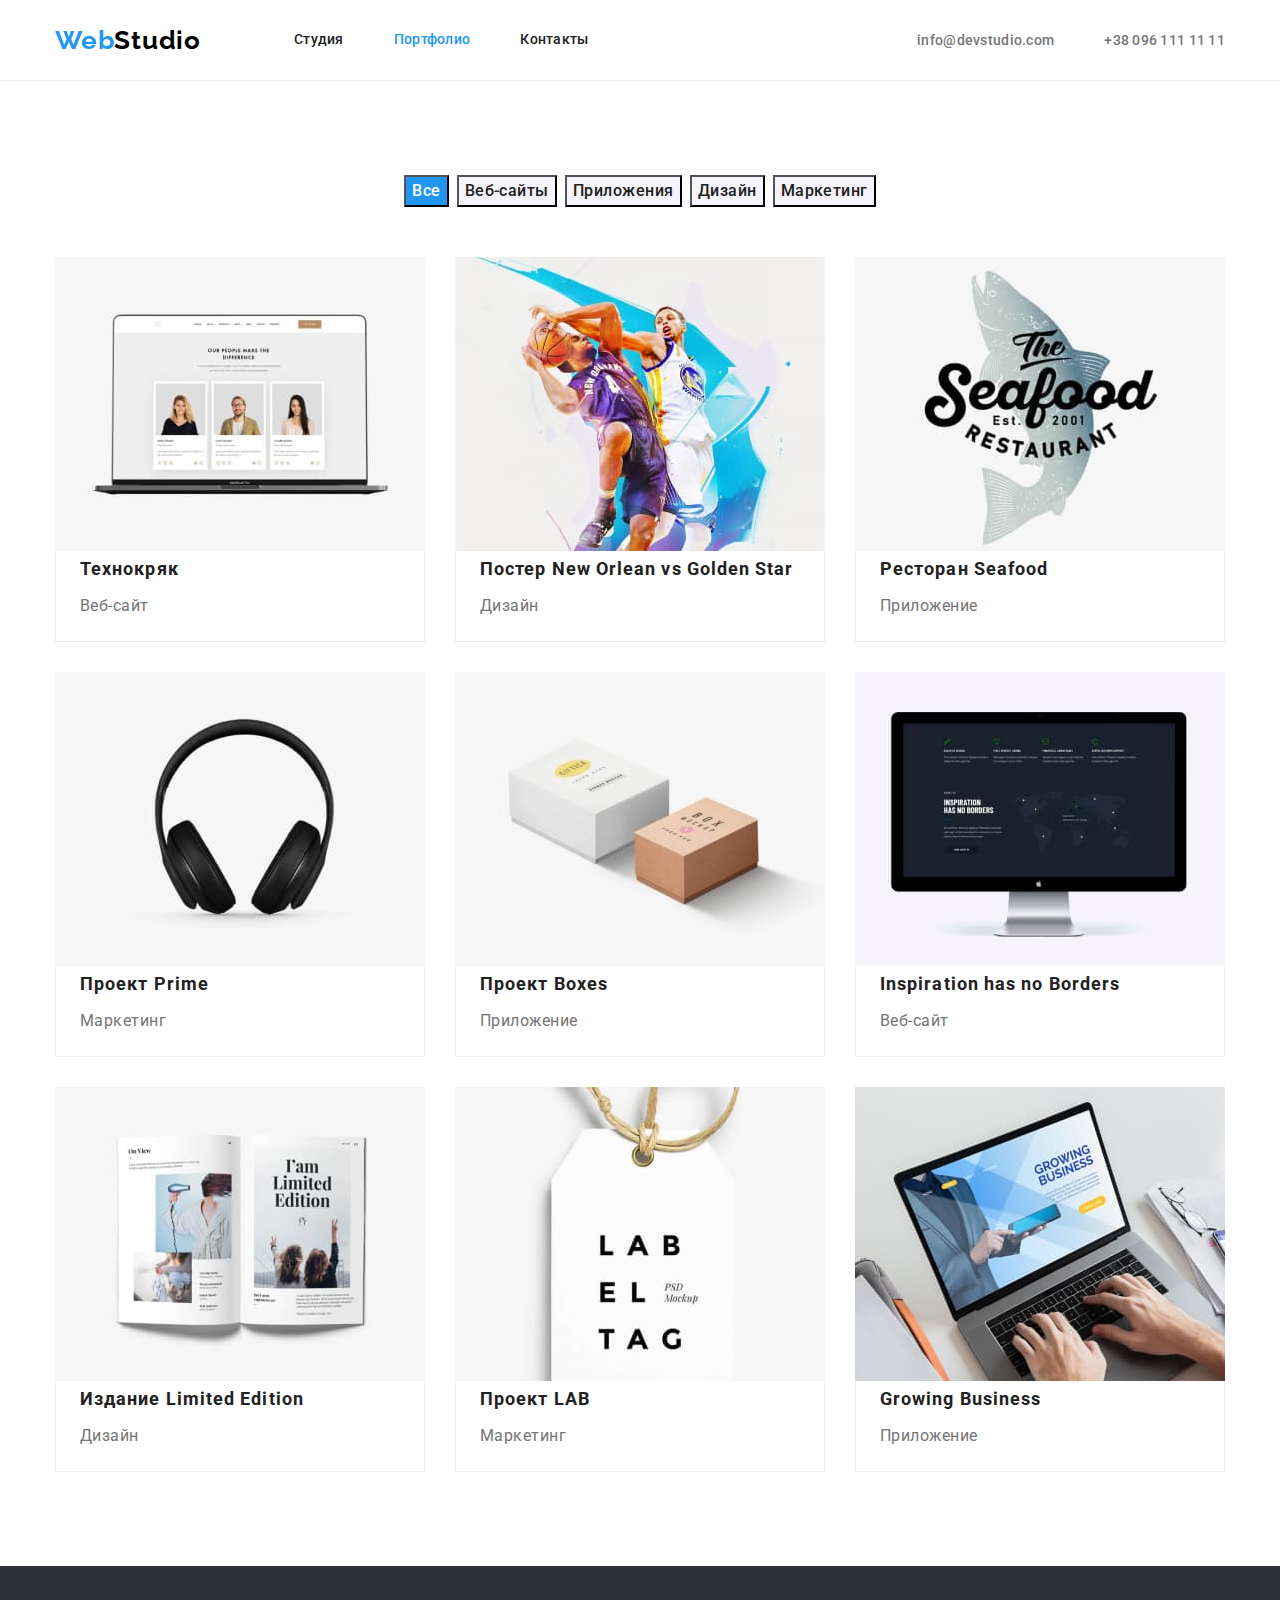
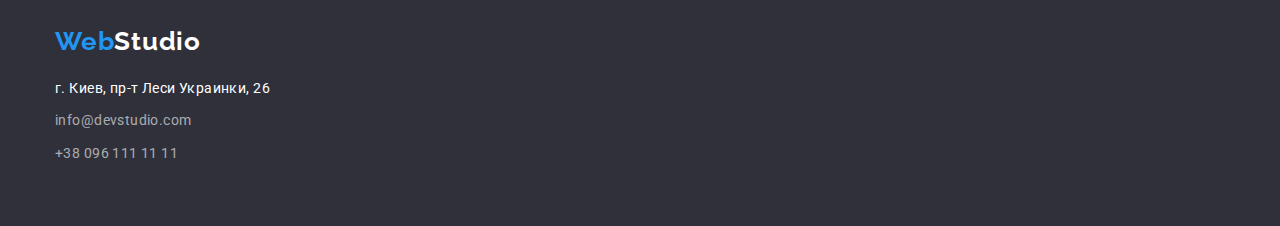
==== portfolio.html @ cfa06dde "Initial commit" ====
<!DOCTYPE html>
<html lang="ru">
  <head>
    <meta charset="UTF-8" />
    <meta http-equiv="X-UA-Compatible" content="IE=edge" />
    <meta name="viewport" content="width=device-width, initial-scale=1.0" />
    <title>Портфолио</title>
    <link rel="preconnect" href="https://fonts.googleapis.com" />
    <link rel="preconnect" href="https://fonts.gstatic.com" crossorigin />
    <link
      href="https://fonts.googleapis.com/css2?family=Raleway:wght@700&family=Roboto:wght@400;500;700;900&display=swap"
      rel="stylesheet"
    />
    <link
      rel="stylesheet"
      href="https://cdnjs.cloudflare.com/ajax/libs/modern-normalize/1.1.0/modern-normalize.min.css"
    />
    <link rel="stylesheet" href="./css/style.css" />
  </head>
  <body class="page">
    <!--верхня лінія -->
    <header class="header">
      <div class="container header-container">
        <a class="header-logo" href="./index.html">Web<span class="uplogo-text">Studio</span></a>
        <nav>
          <ul class="site-nav">
            <li class="nav-item">
              <a class="link" href="./index.html">Студия</a>
            </li>
            <li class="nav-item">
              <a class="link current" href="./portfolio.html">Портфолио</a>
            </li>
            <li class="nav-item">
              <a class="link" href="">Контакты</a>
            </li>
          </ul>
        </nav>
        <ul class="header-contacts">
          <li class="contacts-item">
            <a class="contacts" href="mailto:info@devstudio.com" lang="en">info@devstudio.com</a>
          </li>
          <li class="contacts-item">
            <a class="contacts" href="tel:+380961111111">+38 096 111 11 11</a>
          </li>
        </ul>
      </div>
    </header>
    <main>
      <section class="section">
        <div class="container">
          <!--Скриті загаловки-->
          <h1 class="visually-hidden">Наші роботи</h1>
          <!--Додаткова навігація -->
          <ul class="add-navi">
            <li class="add-item"><button type="button" class="button all">Все</button></li>
            <li class="add-item"><button type="button" class="button">Веб-сайты</button></li>
            <li class="add-item"><button type="button" class="button">Приложения</button></li>
            <li class="add-item"><button type="button" class="button">Дизайн</button></li>
            <li class="add-item"><button type="button" class="button">Маркетинг</button></li>
          </ul>
          <ul class="net">
            <li class="net-item">
              <img
                src="./images/img-portfolio/img-laptop.jpg"
                alt="Ноутбук370"
                width="370"
                height="294"
              />
              <div class="text-flex">
                <h2 class="portfolio-titles">Технокряк</h2>
                <p class="portfolio-text">Веб-сайт</p>
              </div>
            </li>
            <li class="net-item">
              <img
                src="./images/img-portfolio/img-basketball.jpg"
                alt="Гравці у баскетбол"
                width="370"
                height="294"
              />
              <div class="text-flex">
                <h2 lang="en" class="portfolio-titles">Постер New Orlean vs Golden Star</h2>
                <p class="portfolio-text">Дизайн</p>
              </div>
            </li>
            <li class="net-item">
              <img
                src="./images/img-portfolio/img-restaurant.jpg"
                alt="Емблема"
                width="370"
                height="294"
              />
              <div class="text-flex">
                <h2 lang="en" class="portfolio-titles">Ресторан Seafood</h2>
                <p class="portfolio-text">Приложение</p>
              </div>
            </li>
            <li class="net-item">
              <img
                src="./images/img-portfolio/img-headphones.jpg"
                alt="Навушники"
                width="370"
                height="294"
              />
              <div class="text-flex">
                <h2 lang="en" class="portfolio-titles">Проект Prime</h2>
                <p class="portfolio-text">Маркетинг</p>
              </div>
            </li>
            <li class="net-item">
              <img
                src="./images/img-portfolio/img-boxes.jpg"
                alt="Коробки"
                width="370"
                height="294"
              />
              <div class="text-flex">
                <h2 lang="en" class="portfolio-titles">Проект Boxes</h2>
                <p class="portfolio-text">Приложение</p>
              </div>
            </li>
            <li class="net-item">
              <img
                src="./images/img-portfolio/img-screen.jpg"
                alt="Екран"
                width="370"
                height="294"
              />
              <div class="text-flex">
                <h2 lang="en" class="portfolio-titles">Inspiration has no Borders</h2>
                <p class="portfolio-text">Веб-сайт</p>
              </div>
            </li>
            <li class="net-item">
              <img src="./images/img-portfolio/img-book.jpg" alt="Книга" width="370" height="294" />

              <div class="text-flex">
                <h2 class="portfolio-titles">Издание Limited Edition</h2>
                <p class="portfolio-text">Дизайн</p>
              </div>
            </li>
            <li class="net-item">
              <img
                src="./images/img-portfolio/img-plate.jpg"
                alt="Табличка"
                width="370"
                height="294"
              />
              <div class="text-flex">
                <h2 lang="en" class="portfolio-titles">Проект LAB</h2>
                <p class="portfolio-text">Маркетинг</p>
              </div>
            </li>
            <li class="net-item">
              <img
                src="./images/img-portfolio/img-laptop-2.jpg"
                alt="Ноутбук"
                width="370"
                height="294"
              />
              <div class="text-flex">
                <h2 class="portfolio-titles">Growing Business</h2>
                <p class="portfolio-text">Приложение</p>
              </div>
            </li>
          </ul>
        </div>
      </section>
    </main>
    <footer class="footer">
      <div class="container">
        <a class="logo-footer" href="./index.html">Web<span class="logo-text">Studio</span></a>

        <address>
          <ul>
            <li class="footer-item">
              <a
                class="map"
                href="https://www.google.com.ua/maps/place/%D0%B1%D1%83%D0%BB%D1%8C%D0%B2%D0%B0%D1%80+%D0%9B%D0%B5%D1%81%D1%96+%D0%A3%D0%BA%D1%80%D0%B0%D1%97%D0%BD%D0%BA%D0%B8,+26,+%D0%9A%D0%B8%D1%97%D0%B2,+02000/@50.4265807,30.5361971,17z/data=!3m1!4b1!4m5!3m4!1s0x40d4cf0e033ecbe9:0x57a4dffefec77da0!8m2!3d50.4265807!4d30.5383858"
              >
                г. Киев, пр-т Леси Украинки, 26</a
              >
            </li>

            <li class="footer-item">
              <a class="footer-contact" href="mailto:info@devstudio.com" lang="en"
                >info@devstudio.com</a
              >
            </li>
            <li class="footer-item">
              <a class="footer-contact" href="tel:+380961111111">+38 096 111 11 11</a>
            </li>
          </ul>
        </address>
      </div>
    </footer>
  </body>
</html>
---- css/style.css ----
body {
    font-family: roboto, sans-serif;
}

h1,
h2,
h3,
h4,
h5,
h6,
p {
    margin-bottom: 0;
    margin-top: 0;
}

img {
    display: block;
}

ul {
    list-style: none;
    padding: 0;
    margin: 0;
}

:root {
    --main-color: #212121;
    --blue-color: #2196F3;
    --white-color: #ffffff;
    --blackhero-color: #2F303A;
    --black-color: #000000;
    --grey-color: #757575;
    --button-color: #F5F4FA;
    --border-color: #eee;


}

.page {
    color: var(--grey-color);
    background-color: var(--white-color);
}

.container {

    width: 1200px;
    padding-left: 15px;
    padding-right: 15px;

    margin-left: auto;
    margin-right: auto;
}

.section {
    padding-top: 94px;
    padding-bottom: 94px;
}

.visually-hidden {
    position: absolute;
    white-space: nowrap;
    width: 1px;
    height: 1px;
    overflow: hidden;
    border: 0;
    padding: 0;
    clip: rect(0 0 0 0);
    clip-path: inset(50%);
    margin: -1px;
}

.header {
    background-color: var(--white-color);
    border-bottom: 1px solid #ECECEC;
}

.header-container {
    display: flex;
    align-items: center;
}

.header-logo {
    color: var(--blue-color);
    text-decoration: none;
    font-family: 'Raleway';
    font-weight: 700;
    font-size: 26px;
    line-height: 1.19;
    letter-spacing: 0.03em;
    margin-right: 93px;
}

.uplogo-text {
    color: var(--black-color);
    font-family: 'Raleway';
    font-weight: 700;
    font-size: 26px;
    line-height: 1.19;
    letter-spacing: 0.03em;
}

.site-nav {
    display: flex;
    align-items: center;
}

.nav-item {
    margin-right: 50px;
}

.nav-item:last-child {
    margin-right: 00px;
}

.link {
    padding-top: 32px;
    padding-bottom: 32px;
    display: block;
}

.site-nav .link {
    color: var(--main-color);
    text-decoration: none;
    font-weight: 500;
    font-size: 14px;
    line-height: 1.14;
    letter-spacing: 0.02em;
}

.site-nav .link:hover,
.site-nav .link:focus {
    color: var(--blue-color);
}

.site-nav .current {
    color: var(--blue-color);
}

.header-contacts {
    margin-left: auto;
    display: flex;
}

.contacts-item {
    margin-right: 50px;
}

.contacts-item:last-child {
    margin-right: 0px;
}

.header-contacts .contacts {
    color: var(--grey-color);
    text-decoration: none;

    font-weight: 500;
    font-size: 14px;
    line-height: 1.14;
    letter-spacing: 0.02em
}

.header-contacts .contacts:hover,
.header-contacts .contacts:focus {
    color: var(--blue-color);
}

.hero-section {
    background-color: var(--blackhero-color);
    padding: 200px 0;

}

.hero-group {
    width: 696px;
}

.hero-title {
    color: var(--white-color);

    font-weight: 900;
    font-size: 44px;
    line-height: 1.36;
    text-align: center;
    letter-spacing: 0.06em;
    text-transform: uppercase;
    margin-bottom: 30px;
}

.hero-btn {
    background-color: var(--blue-color);
    color: var(--white-color);
    cursor: pointer;
    font-family: inherit;
    font-weight: 700;
    font-size: 16px;
    line-height: 1.87;
    display: flex;
    align-items: center;
    text-align: center;
    letter-spacing: 0.06em;
    margin-left: auto;
    margin-right: auto;
}

.benefits-item {
    display: flex;
}

.benefits-contents {
    margin-right: 30px;
}

.benefits-contents:last-child {
    margin-right: 0px;
}

.benefits-title {
    color: var(--main-color);
    margin-bottom: 10px;
    font-weight: 700;
    font-size: 14px;
    line-height: 1.14;
    letter-spacing: 0.03em;
    text-transform: uppercase;
}

.benefits-text {
    font-size: 14px;
    line-height: 1.71;
    letter-spacing: 0.03em;
}

.occupation-section{
    padding-top: 0;

}
.occupation {
    color: var(--main-color);
    margin-bottom: 50px;

    font-weight: 700;
    font-size: 36px;
    line-height: 1.16;
    text-align: center;
    letter-spacing: 0.03em;
}

.occupation-item {
    display: flex;
}

.occupation-content {
    margin-right: 30px;
}

.occupation-content:last-child {
    margin-right: 0px;
}

.team {
    background-color: var(--button-color);
    ;
}

.team-title {
    color: var(--main-color);
    margin-bottom: 50px;

    font-weight: 700;
    font-size: 36px;
    line-height: 1.16;
    text-align: center;
    letter-spacing: 0.03em;
}

.team-item {
    display: flex;

}

.team-content {
    margin-right: 30px;
}
.team-content:last-child {
    margin-right: 0px;
}

.team-name {
    color: var(--main-color);
    background: var(--white-color);
    text-align: center;
    font-weight: 500;
    font-size: 16px;
    line-height: 1.19;
    margin-bottom: 10px;
    letter-spacing: 0.03em;
}

.team-job {
    color: var(--grey-color);
    background: var(--white-color);
    text-align: center;
    font-size: 16px;
    line-height: 1.19;
    
    letter-spacing: 0.03em;
}
.text-team{
    color: var(--grey-color);
        background: var(--white-color);
    padding-top: 30px;
    padding-bottom: 30px;
}

.footer {
    background-color: var(--blackhero-color);
    padding-top: 60px;
    padding-bottom: 60px;

}

.logo-footer {
    color: var(--blue-color);
    text-decoration: none;
    font-family: 'Raleway';
    font-weight: 700;
    font-size: 26px;
    line-height: 1.19;
    letter-spacing: 0.03em;
    margin-bottom: 20px;
    display: flex;
}

.logo-text {
    color: var(--white-color);
    text-decoration: none;
    font-family: 'Raleway';
    font-weight: 700;
    font-size: 26px;
    line-height: 1.19;
    letter-spacing: 0.03em;
}

address {
    font-style: normal;
}

.footer-item {
    margin-bottom: 9px;
}

.footer-item:last-child {
    margin-bottom: 0px;
}

.map {
    color: var(--white-color);
    text-decoration: none;

    font-size: 14px;
    line-height: 1.71;
    letter-spacing: 0.03em;
}

.footer-contact {
    color: rgba(255, 255, 255, 0.6);
    text-decoration: none;

    font-size: 14px;
    line-height: 1.71;
    letter-spacing: 0.03em;
}

.footer-contact:hover,
.footer-contact:focus {
    color: var(--blue-color);

}

/*main portfolio*/
.add-navi {
    display: flex;
    align-items: center;
    justify-content: center;
    margin-bottom: 50px;
}

.add-item {
    margin-right: 8px;
    
}

.add-item:last-child {
    margin-right: 0px;
}

.button {
    background-color: var(--button-color);
    color: var(--main-color);
    font-family: inherit;
    font-weight: 500;
    font-size: 16px;
    line-height: 1.62;
    text-align: center;
    letter-spacing: 0.03em;
    cursor: pointer;
}

.button:hover,
.button:focus {
    color: var(--white-color);
    background-color: var(--blue-color);
}

.all {
    background: var(--blue-color);
    color: var(--white-color);
}

.net {
    display: flex;
    flex-wrap: wrap;
}

.net-item {
    margin-right: 30px;
    margin-bottom: 30px;

}

.net-item:nth-child(3n) {
    margin-right: 0;
}

.net-item:nth-last-child(-n+3) {
    margin-bottom: 0px;
}
.text-flex{
    padding: 0px 24px 20px 24px;
    border-left: 1px solid #EEEEEE;
    border-right: 1px solid #EEEEEE;
    border-bottom: 1px solid #EEEEEE;
    

}
.portfolio-titles {
    color: var(--main-color);
    margin-bottom: 4px;

    font-weight: 700;
    font-size: 18px;
    line-height: 2;
    letter-spacing: 0.06em;
}

.portfolio-text {
   
    font-size: 16px;
    line-height: 1.87;
    letter-spacing: 0.03em;
}
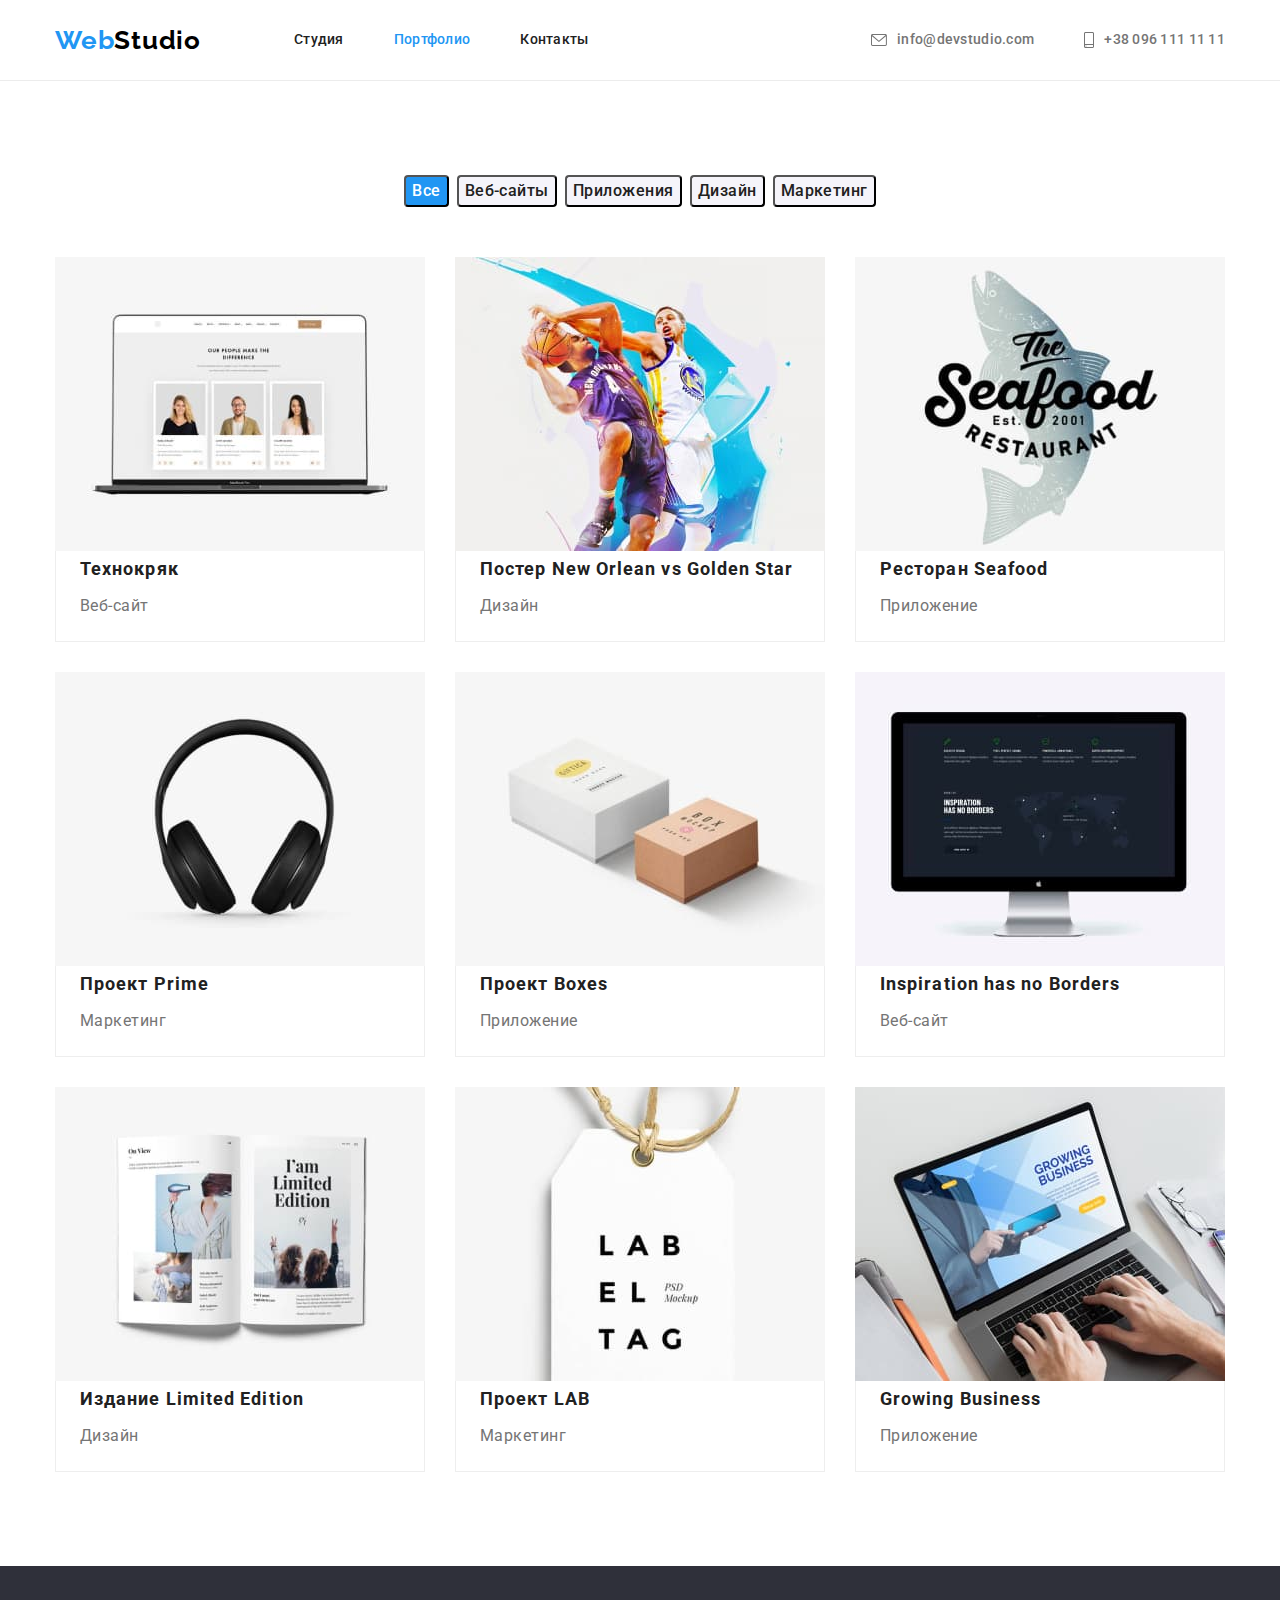
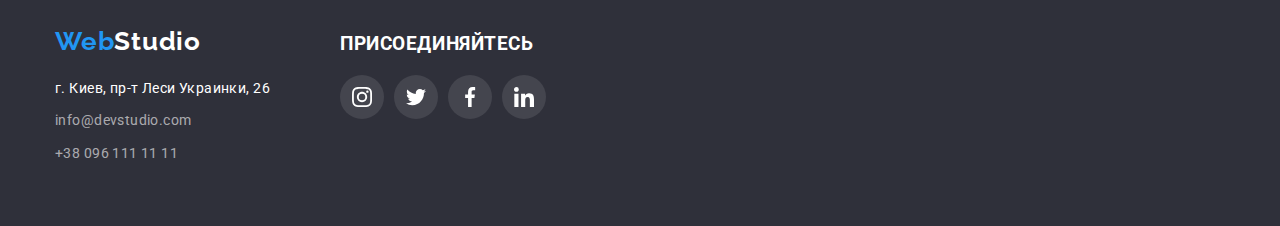
==== commit 5fa1702f: "homework-4" ====
--- a/portfolio.html
+++ b/portfolio.html
@@ -37,10 +37,20 @@
         </nav>
         <ul class="header-contacts">
           <li class="contacts-item">
-            <a class="contacts" href="mailto:info@devstudio.com" lang="en">info@devstudio.com</a>
+            <a class="contacts" href="mailto:info@devstudio.com" lang="en"
+              ><svg class="contacts-mail">
+                <use href="./images/icons/symbol-defs.svg#icon-mail"></use>
+              </svg>
+              info@devstudio.com</a
+            >
           </li>
           <li class="contacts-item">
-            <a class="contacts" href="tel:+380961111111">+38 096 111 11 11</a>
+            <a class="contacts" href="tel:+380961111111"
+              ><svg class="contacts-smartphone">
+                <use href="./images/icons/symbol-defs.svg#icon-smartphone"></use>
+              </svg>
+              +38 096 111 11 11</a
+            >
           </li>
         </ul>
       </div>
@@ -168,7 +178,8 @@
       </section>
     </main>
     <footer class="footer">
-      <div class="container">
+      <div class="container footer-container">
+        <div>
         <a class="logo-footer" href="./index.html">Web<span class="logo-text">Studio</span></a>
 
         <address>
@@ -190,6 +201,16 @@
             <li class="footer-item">
               <a class="footer-contact" href="tel:+380961111111">+38 096 111 11 11</a>
             </li>
+            </div>
+         <div class="connect-icons">
+            <h3 class="connect">ПРИСОЕДИНЯЙТЕСЬ</h3>
+            <ul class="footer-list">
+              <li class="footer-list"><a class="footer-link" href="https://www.instagram.com/"><svg class="footer-icons"><use href="./images/icons/symbol-defs.svg#icon-instagram"></use></svg></a></li>
+              <li class="footer-list"><a class="footer-link" href="https://twitter.com/?lang=uk"><svg class="footer-icons"><use href="./images/icons/symbol-defs.svg#icon-twitter"></use> </svg></a></li>
+              <li class="footer-list"><a class="footer-link" href="https://about.facebook.com/"><svg class="footer-icons"><use href="./images/icons/symbol-defs.svg#icon-facebook"></use> </svg></a></li>
+              <li class="footer-list"><a class="footer-link" href="https://www.linkedin.com/"><svg class="footer-icons"><use href="./images/icons/symbol-defs.svg#icon-linkedin"></use>  </svg></a></li>
+            </ul>
+          </div>
           </ul>
         </address>
       </div>
--- a/css/style.css
+++ b/css/style.css
@@ -149,24 +149,49 @@
     margin-right: 0px;
 }
 
-.header-contacts .contacts {
+ .contacts {
+     display: flex;
     color: var(--grey-color);
     text-decoration: none;
-
+    align-items: center;
     font-weight: 500;
     font-size: 14px;
     line-height: 1.14;
     letter-spacing: 0.02em
 }
 
-.header-contacts .contacts:hover,
-.header-contacts .contacts:focus {
+ .contacts:hover,
+ .contacts:focus {
     color: var(--blue-color);
 }
 
+.contacts-mail{
+width: 16px;
+height: 12px;
+margin-right: 10px;
+fill: currentColor;
+
+}
+.contacts-smartphone{
+    width: 10px;
+    height: 16px;
+    margin-right: 10px;
+    fill: currentColor;
+    }
+
+
 .hero-section {
+    background-image: linear-gradient(to right, rgba(47, 48, 58, 0.4), rgba(47, 48, 58, 0.4)), url(../images/img-section-hero/hero-img.jpg);
+    background-repeat: no-repeat;
+    max-width: 1600px;
+    margin-right: auto;
+    margin-left: auto;
+    background-size: cover;
+    background-position: center;
+
     background-color: var(--blackhero-color);
     padding: 200px 0;
+    
 
 }
 
@@ -229,6 +254,21 @@
     line-height: 1.71;
     letter-spacing: 0.03em;
 }
+.benefits-icons{
+background-color: var(--button-color);
+height: 120px;
+width: 270px;
+border-radius: 4px;
+margin-bottom: 10px;
+display: flex;
+align-items: center;
+justify-content: center;
+
+}
+.benefits-icon{
+    width: 70px;
+height: 70px;
+}
 
 .occupation-section{
     padding-top: 0;
@@ -275,11 +315,12 @@
 
 .team-item {
     display: flex;
-
 }
 
 .team-content {
     margin-right: 30px;
+    box-shadow: 0px 1px 3px rgba(0, 0, 0, 0.12), 0px 1px 1px rgba(0, 0, 0, 0.14), 0px 2px 1px rgba(0, 0, 0, 0.2);
+        border-radius: 0px 0px 4px 4px;
 }
 .team-content:last-child {
     margin-right: 0px;
@@ -302,7 +343,7 @@
     text-align: center;
     font-size: 16px;
     line-height: 1.19;
-    
+    margin-bottom: 16px;
     letter-spacing: 0.03em;
 }
 .text-team{
@@ -311,6 +352,78 @@
     padding-top: 30px;
     padding-bottom: 30px;
 }
+ .icons-list{
+    display: flex;
+    justify-content: center;
+}
+
+.social-list:not(:last-child) {
+    margin-right: 10px;
+}
+.social-links{
+    display: flex;
+    width: 44px;
+    height: 44px;
+    background-color: var(--white-color);
+    border-radius: 50%;
+    align-items: center;
+    justify-content: center;
+}
+.social-links:hover .social-icons,
+.social-links:focus .social-icons {
+    fill: #ffffff;
+}
+.social-links:hover,
+.social-links:focus{
+    background-color:var(--blue-color)
+}
+.social-icons{
+    width: 20px;
+    height: 20px;
+    fill: #AFB1B8    ;
+}
+.clients-title{
+    color: var(--main-color);
+    margin-bottom: 50px;
+
+    font-weight: 700;
+    font-size: 36px;
+    line-height: 1.16;
+    text-align: center;
+    letter-spacing: 0.03em;
+}
+.clients-list{
+    display: flex;
+}
+.clients-item{
+    display: flex;
+    width: 170px;
+    height: 92px;
+    margin-right: 30px;
+    border: solid 1px #AFB1B8;
+    justify-content: center;
+    align-items: center;
+    border-radius: 4px;
+}
+.clients-item:last-child{
+    margin-right: 0px;
+}
+.clients-item:hover,
+.clients-item:focus{
+    border-color: var(--blue-color);
+}
+.clients-item:hover .clients-icons,
+.clients-item:focus .clients-icons{
+    fill: var(--blue-color);
+}
+
+.clients-icons{
+    width: 106px;
+    height: 60px;
+    fill: #AFB1B8;
+}
+
+
 
 .footer {
     background-color: var(--blackhero-color);
@@ -319,6 +432,12 @@
 
 }
 
+.footer-container{
+    display: flex;
+        justify-content: flex-start;
+        align-items: baseline;
+}
+
 .logo-footer {
     color: var(--blue-color);
     text-decoration: none;
@@ -376,6 +495,41 @@
     color: var(--blue-color);
 
 }
+.connect-icons{
+    margin-left: 70px;
+}
+.connect{
+    color: var(--white-color);
+    font-style: 14px;
+line-height: 1.14;
+letter-spacing: 0.03em;
+margin-bottom: 20px;
+}
+.footer-list{
+    display: flex;
+    margin-right: 10px;
+}
+.footer-list:last-child{
+    margin-right: 0px;
+}
+.footer-link{
+    display: flex;
+    width: 44px;
+    height: 44px;
+    border-radius: 50%;
+    background-color: rgba(255, 255, 255, 0.1);
+    justify-content: center;
+    align-items: center;
+}
+.footer-link:hover{
+background-color: var(--blue-color);
+}
+.footer-icons{
+    fill:var(--white-color);
+    height: 20px;
+    width: 20px;
+}
+
 
 /*main portfolio*/
 .add-navi {
@@ -404,12 +558,15 @@
     text-align: center;
     letter-spacing: 0.03em;
     cursor: pointer;
+        border-radius: 4px;
 }
 
 .button:hover,
 .button:focus {
     color: var(--white-color);
     background-color: var(--blue-color);
+    box-shadow: 0px 3px 1px rgba(0, 0, 0, 0.1), 0px 1px 2px rgba(0, 0, 0, 0.08), 0px 2px 2px rgba(0, 0, 0, 0.12);
+        border-radius: 4px;
 }
 
 .all {
@@ -425,7 +582,10 @@
 .net-item {
     margin-right: 30px;
     margin-bottom: 30px;
-
+}
+.net-item:hover,
+.net-item:focus{
+    box-shadow: 0px 1px 1px rgba(0, 0, 0, 0.12), 0px 4px 4px rgba(0, 0, 0, 0.06), 1px 4px 6px rgba(0, 0, 0, 0.16);
 }
 
 .net-item:nth-child(3n) {
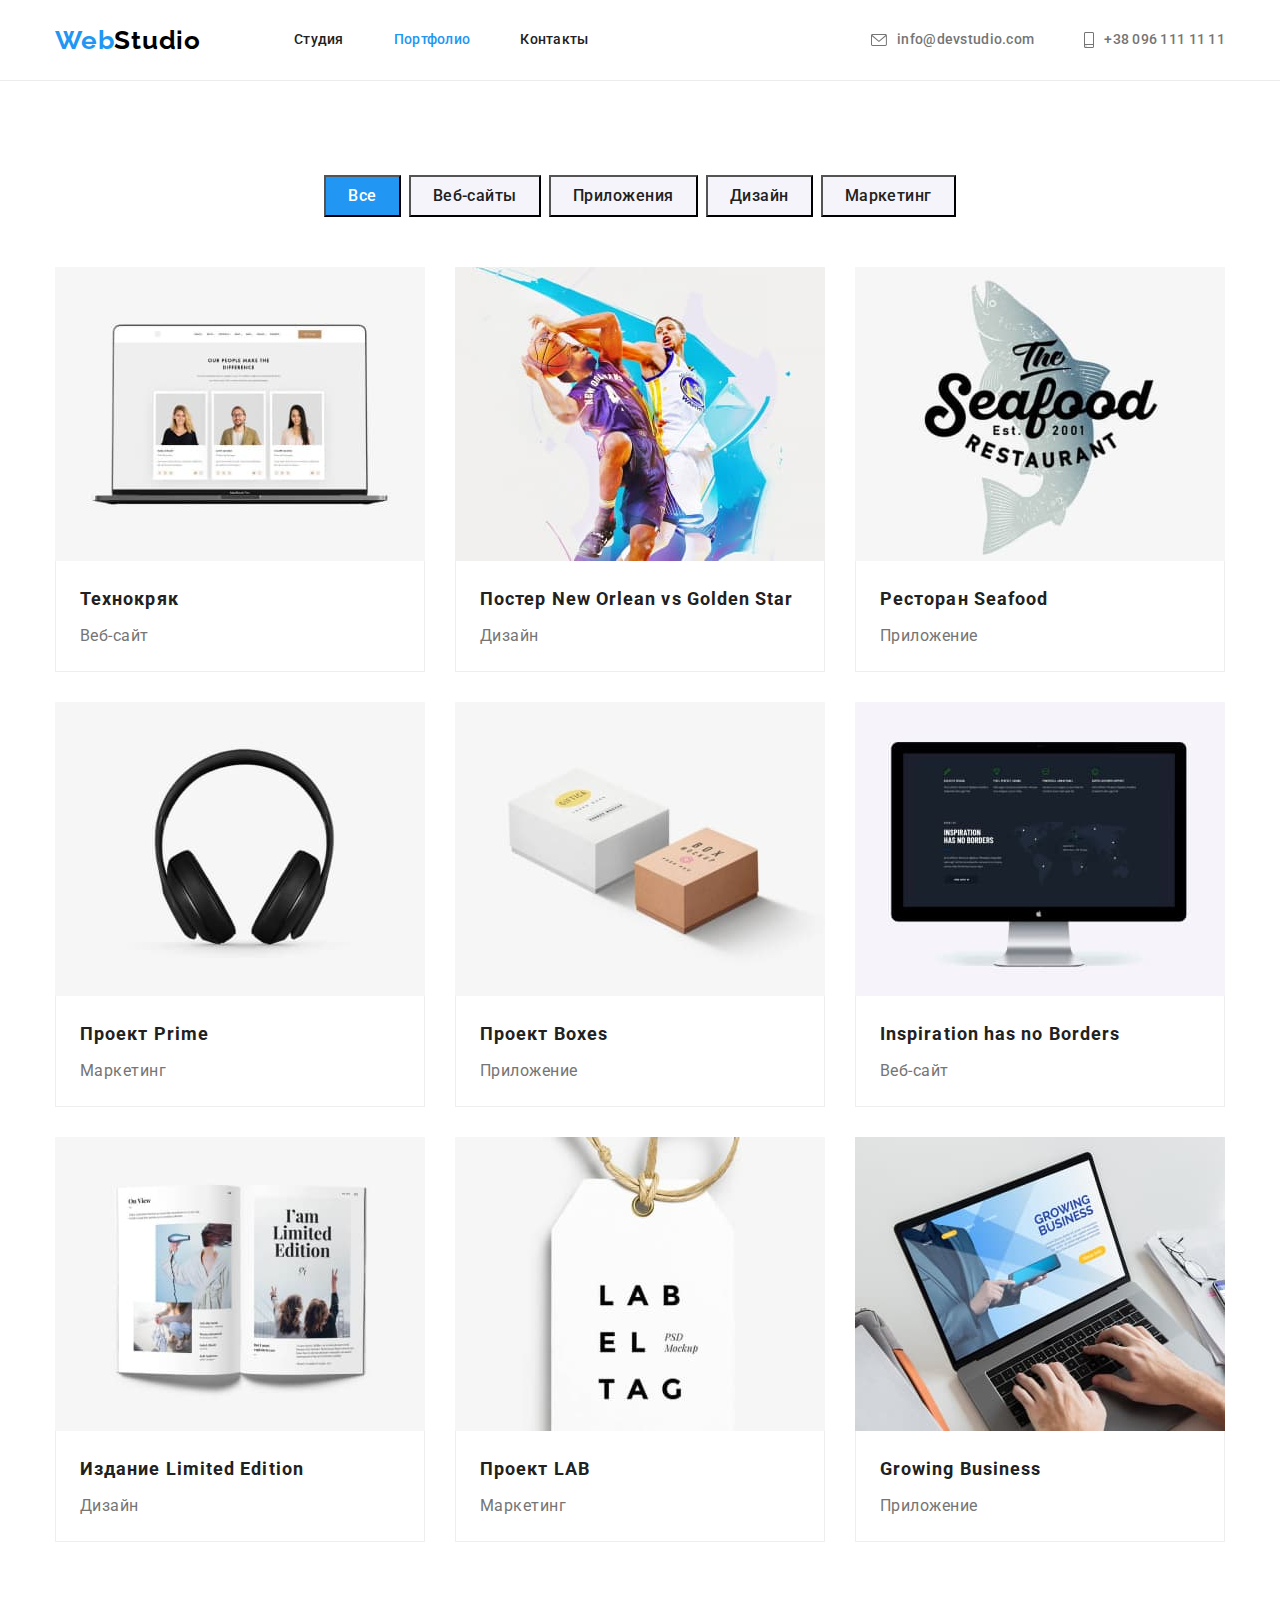
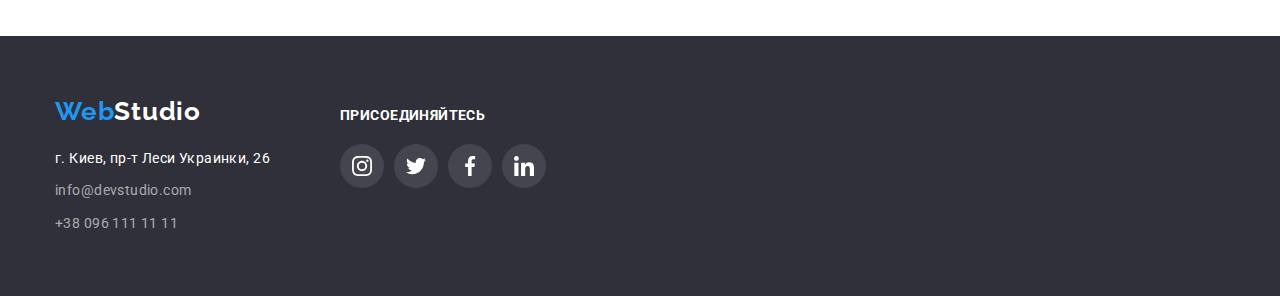
==== commit 910b409e: "fixed-hm-4" ====
--- a/portfolio.html
+++ b/portfolio.html
@@ -70,7 +70,8 @@
           </ul>
           <ul class="net">
             <li class="net-item">
-              <img
+              <a class="portfolio-link" href=""> 
+                <img
                 src="./images/img-portfolio/img-laptop.jpg"
                 alt="Ноутбук370"
                 width="370"
@@ -80,8 +81,11 @@
                 <h2 class="portfolio-titles">Технокряк</h2>
                 <p class="portfolio-text">Веб-сайт</p>
               </div>
-            </li>
-            <li class="net-item">
+            </a>
+            </li>
+           
+            <li class="net-item">
+              <a class="portfolio-link" href=""> 
               <img
                 src="./images/img-portfolio/img-basketball.jpg"
                 alt="Гравці у баскетбол"
@@ -92,8 +96,10 @@
                 <h2 lang="en" class="portfolio-titles">Постер New Orlean vs Golden Star</h2>
                 <p class="portfolio-text">Дизайн</p>
               </div>
-            </li>
-            <li class="net-item">
+              </a>
+            </li>
+            <li class="net-item">
+              <a class="portfolio-link" href=""> 
               <img
                 src="./images/img-portfolio/img-restaurant.jpg"
                 alt="Емблема"
@@ -104,8 +110,10 @@
                 <h2 lang="en" class="portfolio-titles">Ресторан Seafood</h2>
                 <p class="portfolio-text">Приложение</p>
               </div>
-            </li>
-            <li class="net-item">
+              </a>
+            </li>
+            <li class="net-item">
+              <a class="portfolio-link" href=""> 
               <img
                 src="./images/img-portfolio/img-headphones.jpg"
                 alt="Навушники"
@@ -116,8 +124,10 @@
                 <h2 lang="en" class="portfolio-titles">Проект Prime</h2>
                 <p class="portfolio-text">Маркетинг</p>
               </div>
-            </li>
-            <li class="net-item">
+              </a>
+            </li>
+            <li class="net-item">
+              <a class="portfolio-link" href=""> 
               <img
                 src="./images/img-portfolio/img-boxes.jpg"
                 alt="Коробки"
@@ -128,8 +138,10 @@
                 <h2 lang="en" class="portfolio-titles">Проект Boxes</h2>
                 <p class="portfolio-text">Приложение</p>
               </div>
-            </li>
-            <li class="net-item">
+              </a>
+            </li>
+            <li class="net-item">
+              <a class="portfolio-link" href=""> 
               <img
                 src="./images/img-portfolio/img-screen.jpg"
                 alt="Екран"
@@ -140,16 +152,20 @@
                 <h2 lang="en" class="portfolio-titles">Inspiration has no Borders</h2>
                 <p class="portfolio-text">Веб-сайт</p>
               </div>
-            </li>
-            <li class="net-item">
+              </a>
+            </li>
+            <li class="net-item">
+              <a class="portfolio-link" href=""> 
               <img src="./images/img-portfolio/img-book.jpg" alt="Книга" width="370" height="294" />
 
               <div class="text-flex">
                 <h2 class="portfolio-titles">Издание Limited Edition</h2>
                 <p class="portfolio-text">Дизайн</p>
               </div>
-            </li>
-            <li class="net-item">
+              </a>
+            </li>
+            <li class="net-item">
+              <a class="portfolio-link" href=""> 
               <img
                 src="./images/img-portfolio/img-plate.jpg"
                 alt="Табличка"
@@ -160,8 +176,10 @@
                 <h2 lang="en" class="portfolio-titles">Проект LAB</h2>
                 <p class="portfolio-text">Маркетинг</p>
               </div>
-            </li>
-            <li class="net-item">
+              </a>
+            </li>
+            <li class="net-item">
+              <a class="portfolio-link" href=""> 
               <img
                 src="./images/img-portfolio/img-laptop-2.jpg"
                 alt="Ноутбук"
@@ -172,6 +190,7 @@
                 <h2 class="portfolio-titles">Growing Business</h2>
                 <p class="portfolio-text">Приложение</p>
               </div>
+              </a>
             </li>
           </ul>
         </div>
--- a/css/style.css
+++ b/css/style.css
@@ -259,7 +259,7 @@
 height: 120px;
 width: 270px;
 border-radius: 4px;
-margin-bottom: 10px;
+margin-bottom: 30px;
 display: flex;
 align-items: center;
 justify-content: center;
@@ -396,30 +396,32 @@
     display: flex;
 }
 .clients-item{
-    display: flex;
-    width: 170px;
-    height: 92px;
+
+    width: 100%;
+    height: 100%;
     margin-right: 30px;
-    border: solid 1px #AFB1B8;
-    justify-content: center;
-    align-items: center;
-    border-radius: 4px;
+   
 }
 .clients-item:last-child{
     margin-right: 0px;
 }
-.clients-item:hover,
-.clients-item:focus{
+.clients-link:hover,
+.clients-link:focus{
     border-color: var(--blue-color);
 }
-.clients-item:hover .clients-icons,
-.clients-item:focus .clients-icons{
+.clients-link:hover .clients-icons,
+.clients-link:focus .clients-icons{
     fill: var(--blue-color);
 }
+.clients-link{
+display: flex;
+border: solid 1px #AFB1B8;
+    justify-content: center;
+    align-items: center;
+    border-radius: 4px;
+}
 
 .clients-icons{
-    width: 106px;
-    height: 60px;
     fill: #AFB1B8;
 }
 
@@ -491,7 +493,7 @@
 }
 
 .footer-contact:hover,
-.footer-contact:focus {
+.footer-contact:focus{
     color: var(--blue-color);
 
 }
@@ -500,7 +502,7 @@
 }
 .connect{
     color: var(--white-color);
-    font-style: 14px;
+    font-size: 14px;
 line-height: 1.14;
 letter-spacing: 0.03em;
 margin-bottom: 20px;
@@ -521,7 +523,8 @@
     justify-content: center;
     align-items: center;
 }
-.footer-link:hover{
+.footer-link:hover,
+.fotter-link:focus{
 background-color: var(--blue-color);
 }
 .footer-icons{
@@ -558,7 +561,7 @@
     text-align: center;
     letter-spacing: 0.03em;
     cursor: pointer;
-        border-radius: 4px;
+    padding: 6px 22px;
 }
 
 .button:hover,
@@ -583,10 +586,7 @@
     margin-right: 30px;
     margin-bottom: 30px;
 }
-.net-item:hover,
-.net-item:focus{
-    box-shadow: 0px 1px 1px rgba(0, 0, 0, 0.12), 0px 4px 4px rgba(0, 0, 0, 0.06), 1px 4px 6px rgba(0, 0, 0, 0.16);
-}
+
 
 .net-item:nth-child(3n) {
     margin-right: 0;
@@ -596,17 +596,17 @@
     margin-bottom: 0px;
 }
 .text-flex{
-    padding: 0px 24px 20px 24px;
+    padding: 20px 24px 20px 24px;
     border-left: 1px solid #EEEEEE;
     border-right: 1px solid #EEEEEE;
     border-bottom: 1px solid #EEEEEE;
     
+    
 
 }
 .portfolio-titles {
     color: var(--main-color);
     margin-bottom: 4px;
-
     font-weight: 700;
     font-size: 18px;
     line-height: 2;
@@ -614,8 +614,16 @@
 }
 
 .portfolio-text {
-   
     font-size: 16px;
     line-height: 1.87;
     letter-spacing: 0.03em;
+}
+.portfolio-link{
+    text-decoration: none;
+    color: var(--grey-color);
+    display: block;
+}
+.portfolio-link:hover,
+.portfolio-link:focus {
+    box-shadow: 0px 1px 1px rgba(0, 0, 0, 0.12), 0px 4px 4px rgba(0, 0, 0, 0.06), 1px 4px 6px rgba(0, 0, 0, 0.16);
 }